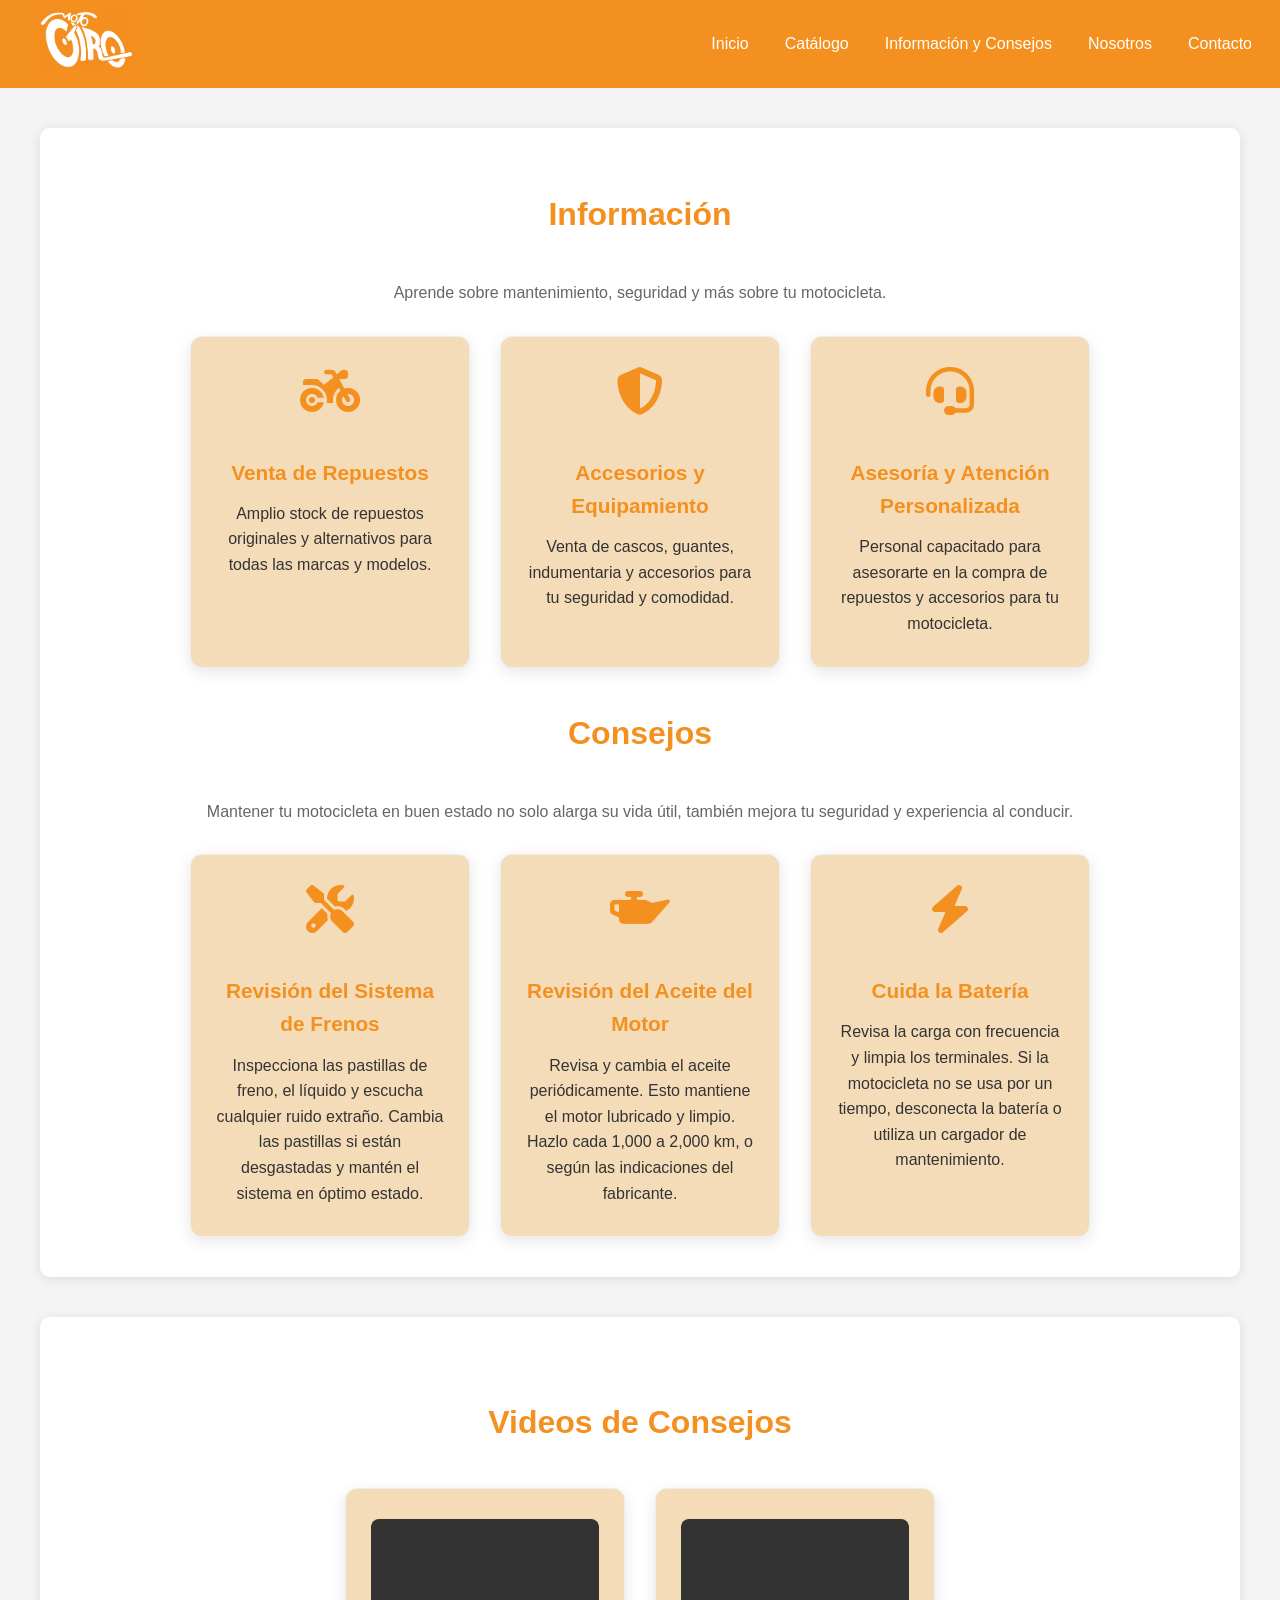
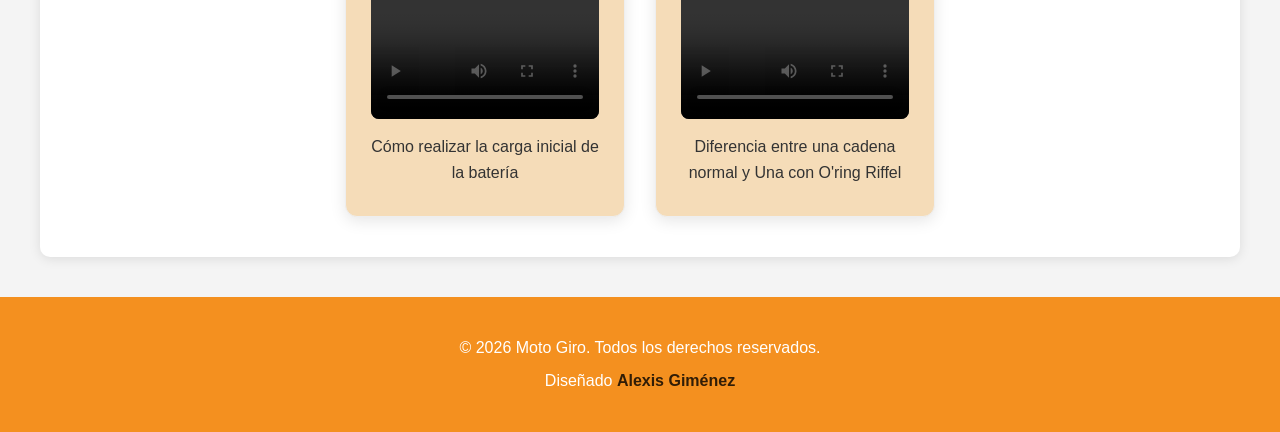
==== Información_nuevo.html @ 212bc6a2 "Add files via upload" ====
﻿<!DOCTYPE html>
<html lang="es">
<head>
    <meta charset="UTF-8">
    <meta name="viewport" content="width=device-width, initial-scale=1.0">
    <meta name="description" content="Información y Consejos sobre motos - Moto Giro. Aprende mantenimiento, seguridad y más.">
    <meta name="keywords" content="información, consejos, mantenimiento, motos, seguridad">
    <link href="https://fonts.cdnfonts.com/css/microsoft-avant" rel="stylesheet">
    <link rel="stylesheet" href="https://cdnjs.cloudflare.com/ajax/libs/font-awesome/6.4.0/css/all.min.css">
    <title>Información y Consejos | Moto Giro</title>
    <link rel="icon" type="image/png" href="img/moto_giro.png">
    <link rel="stylesheet" href="styles.css">
</head>
<body>
    <header>
        <div style="flex: 0 0 auto;">
            <img src="img/moto_giro.png" alt="MotoGiro Logo - Información">
        </div>
        <button class="menu-toggle" aria-label="Abrir menú" aria-expanded="false">&#9776;</button>
        <nav>
            <ul>
                <li><a href="index.html">Inicio</a></li>
                <li class="submenu">
                    <a href="Catalogo.html">Catálogo</a>
                    <ul>
                        <li><a href="Catalogo-aceites.html"><i class="fas fa-oil-can"></i> Aceites</a></li>
                        <li><a href="Catalogo-cascos.html"><i class="fas fa-helmet-safety"></i> Cascos</a></li>
                        <li><a href="Catalogo-bujias.html"><i class="fas fa-bolt"></i> Bujías</a></li>
                        <li><a href="Catalogo-cadenas.html"><i class="fas fa-link"></i> Cadenas</a></li>
                        <li><a href="Catalogo-camaras.html"><i class="fas fa-circle"></i> Cámaras</a></li>
                        <li><a href="Catalogo-cubiertas_nuevo.html"><i class="fas fa-dot-circle"></i> Cubiertas</a></li>
                        <li><a href="Catalogo-zapatas_nuevo.html"><i class="fas fa-shoe-prints"></i> Zapatas</a></li>
                    </ul>
                </li>
                <li><a href="Información_nuevo.html">Información y Consejos</a></li>
                <li><a href="Quienes_somos_nuevo.html">Nosotros</a></li>
                <li><a href="contacto.html">Contacto</a></li>
            </ul>
        </nav>
    </header>

    <main>
        
            
            <div class="servicios-container">
        <h1>Información</h1>
             <p style="text-align: center; color: #666; margin-bottom: 30px;">Aprende sobre mantenimiento, seguridad y más sobre tu motocicleta.</p>
        <div class="servicios-lista">
            <div class="servicio">
                <i class="fas fa-motorcycle"></i>
                <h3>Venta de Repuestos</h3>
                <p>Amplio stock de repuestos originales y alternativos para todas las marcas y modelos.</p>
            </div>
            <div class="servicio">
                <i class="fas fa-shield-alt"></i>
                <h3>Accesorios y Equipamiento</h3>
                <p>Venta de cascos, guantes, indumentaria y accesorios para tu seguridad y comodidad.</p>
            </div>
            <div class="servicio">
                <i class="fas fa-headset"></i>
                <h3>Asesoría y Atención Personalizada</h3>
                <p>Personal capacitado para asesorarte en la compra de repuestos y accesorios para tu motocicleta.</p>
            </div>
        </div>
        <h1 style="margin-top:40px;">Consejos</h1>
        <p style="text-align: center; color: #666; margin-bottom: 30px;">Mantener tu motocicleta en buen estado no solo alarga su vida útil, también mejora tu seguridad y experiencia al conducir.</p>
        <div class="servicios-lista">
            <div class="servicio">
                <i class="fas fa-tools"></i>
                <h3>Revisión del Sistema de Frenos</h3>
                <p>Inspecciona las pastillas de freno, el líquido y escucha cualquier ruido extraño. Cambia las pastillas si están desgastadas y mantén el sistema en óptimo estado.</p>
            </div>
            <div class="servicio">
                <i class="fas fa-oil-can"></i>
                <h3>Revisión del Aceite del Motor</h3>
                <p>Revisa y cambia el aceite periódicamente. Esto mantiene el motor lubricado y limpio. Hazlo cada 1,000 a 2,000 km, o según las indicaciones del fabricante.</p>
            </div>
            <div class="servicio">
                <i class="fas fa-bolt"></i>
                <h3>Cuida la Batería</h3>
                <p>Revisa la carga con frecuencia y limpia los terminales. Si la motocicleta no se usa por un tiempo, desconecta la batería o utiliza un cargador de mantenimiento.</p>
            </div>
        </div>
    </div>
    <div class="videos-consejos-container">
        <h1 style="color:#F4901F; text-align:center; margin-top:40px;">Videos de Consejos</h1>
        <div class="videos-lista">
            <div class="video-item">
                <video controls width="340">
                    <source src="videos/consejo bateria.mp4" type="video/mp4">
                    Tu navegador no soporta el video.
                </video>
                <p>Cómo realizar la carga inicial de la batería</p>
            </div>
            <div class="video-item">
                <video controls width="340">
                    <source src="videos/consejo transmision.mp4" type="video/mp4">
                    Tu navegador no soporta el video.
                </video>
                <p>Diferencia entre una cadena normal y Una con O'ring Riffel</p>
            </div>
            <!-- Agrega más bloques .video-item para más videos -->
        </div>
    </div>
      
    </main>

    <footer>
        <p>&copy; 2026 Moto Giro. Todos los derechos reservados.</p>
        <p>Diseñado <a class="Programmer" href="https://wa.me/595981382656?text=Hola%2C%20quiero%20saber%20más%20sobre%20el%20diseño%20de%20esta%20página%20web" 
                   target="_blank" rel="noopener noreferrer">Alexis Giménez</a></p>
    </footer>

    <script>
        document.addEventListener('DOMContentLoaded', function() {
            const toggle = document.querySelector('.menu-toggle');
            const menu = document.querySelector('header nav ul');
            const links = menu.querySelectorAll('a');
            
            toggle.addEventListener('click', function() {
                const isExpanded = toggle.getAttribute('aria-expanded') === 'true';
                toggle.setAttribute('aria-expanded', !isExpanded);
                menu.classList.toggle('active');
            });
            
            links.forEach(link => {
                link.addEventListener('click', function() {
                    toggle.setAttribute('aria-expanded', 'false');
                    menu.classList.remove('active');
                });
            });
        });
    </script>

    <!-- Tawk.to Chat Widget -->
    <!--Start of Tawk.to Script-->
<script type="text/javascript">
var Tawk_API=Tawk_API||{}, Tawk_LoadStart=new Date();
(function(){
var s1=document.createElement("script"),s0=document.getElementsByTagName("script")[0];
s1.async=true;
s1.src='https://embed.tawk.to/68719416448147190c19d751/1ivtqkunh';
s1.charset='UTF-8';
s1.setAttribute('crossorigin','*');
s0.parentNode.insertBefore(s1,s0);
})();
</script>
<!--End of Tawk.to Script-->
</body>
</html>
---- styles.css ----
/* ===== ESTILOS GENERALES ===== */
* {
    box-sizing: border-box;
}

html, body {
    margin: 0;
    padding: 0;
    height: 100%;
}

body {
    font-family: 'Microsoft Avant', Arial, Helvetica, sans-serif;
    background: #f4f4f4;
    color: #333;
    line-height: 1.6;
}

/* ===== HEADER Y NAVEGACIÓN ===== */
header {
    display: flex;
    justify-content: space-between;
    align-items: center;
    padding: 10px 20px;
    background-color: #F4901F;
    min-height: 70px;
    width: 100%;
    position: relative;
    z-index: 50;
}

header img {
    height: 60px;
    margin-left: 20px;
    flex-shrink: 0;
}

header nav {
    flex: 1;
    text-align: right;
    display: flex;
    align-items: center;
    justify-content: flex-end;
}

header ul {
    list-style: none;
    margin: 0;
    padding: 0;
    display: flex;
    gap: 20px;
    align-items: center;
    justify-content: flex-end;
}

header a {
    text-decoration: none;
    color: #FFFFFF;
    font-family: 'Microsoft Avant', sans-serif;
    position: relative;
    transition: background 0.2s, color 0.2s;
    overflow: hidden;
    padding: 5px 8px;
}

header a::after {
    content: "";
    position: absolute;
    left: 0;
    bottom: 2px;
    width: 100%;
    height: 2px;
    background: #FFFFFF;
    transform: scaleX(0);
    transition: transform 0.3s;
    transform-origin: left;
}

header a:hover {
    color: #FFFFFF;
    background-color: rgba(255, 255, 255, 0.2);
    border-radius: 5px;
    cursor: pointer;
}

header a:hover::after {
    transform: scaleX(1);
}

/* ===== MENÚ DESPLEGABLE (CATÁLOGO) ===== */
.submenu {
    position: relative;
}

.submenu ul {
    display: none;
    position: absolute;
    background: #fff;
    min-width: 180px;
    box-shadow: 0 4px 12px rgba(0, 0, 0, 0.15);
    border-radius: 0 0 8px 8px;
    z-index: 100;
    margin-top: 0;
    padding: 0;
    list-style: none;
    text-align: left;
    left: 0;
    top: 100%;
}

.submenu:hover ul,
.submenu:focus-within ul {
    display: block;
}

.submenu ul li a {
    color: #F4901F;
    padding: 12px 18px;
    display: block;
    text-decoration: none;
    border-bottom: 1px solid #eee;
    background: #fff;
    border-radius: 0;
    transition: background 0.2s, color 0.2s;
    text-align: left;
}

.submenu ul li:last-child a {
    border-bottom: none;
}

.submenu ul li a:hover {
    background: #F4901F;
    color: #fff;
}

/* ===== BOTÓN HAMBURGUESA ===== */
.menu-toggle {
    display: none;
    background: transparent;
    border: none;
    font-size: 2rem;
    color: #fff;
    cursor: pointer;
    padding: 8px 12px;
    border-radius: 4px;
    transition: background 0.2s, color 0.2s;
    align-self: center;
}

.menu-toggle:hover,
.menu-toggle:focus {
    background: rgba(255, 255, 255, 0.2);
    outline: none;
}

/* ===== SECCIÓN DE BIENVENIDA ===== */
.container-info {
    position: relative;
    width: 100%;
    height: 90vh;
    background: url('img/info-mg.jpg') no-repeat center center/cover;
    background-attachment: fixed;
}

.info {
    position: absolute;
    top: 0;
    left: 0;
    width: 100%;
    height: 100%;
    background-color: rgba(0, 0, 0, 0.5);
    display: flex;
    flex-direction: column;
    justify-content: center;
    align-items: center;
    color: #fff;
    text-align: center;
    padding: 20px;
}

.info h1 {
    font-size: 3rem;
    margin-bottom: 20px;
    font-weight: bold;
    text-shadow: 2px 2px 4px rgba(0, 0, 0, 0.5);
}

.info p {
    font-size: 1.2rem;
    margin-bottom: 30px;
    max-width: 600px;
    text-shadow: 1px 1px 3px rgba(0, 0, 0, 0.5);
}

/* ===== SECCIÓN DE PRODUCTOS ===== */
.productos-section {
    display: flex;
    flex-direction: column;
    align-items: center;
    background-color: #F5DCB8;
    padding: 40px 20px;
    width: 100%;
}

.productos-section main {
    width: 100%;
}

.productos-section h2 {
    color: #F4901F;
    text-align: center;
    font-size: 2rem;
    margin-bottom: 30px;
}

.productos-lista {
    display: flex;
    justify-content: center;
    align-items: center;
    flex-wrap: wrap;
    gap: 30px;
    padding: 20px;
    width: 100%;
    max-width: 1400px;
}

.producto {
    background: #fff;
    border-radius: 12px;
    box-shadow: 0 4px 16px rgba(0, 0, 0, 0.15);
    padding: 20px;
    width: 220px;
    min-height: 380px;
    display: flex;
    flex-direction: column;
    align-items: center;
    justify-content: space-between;
    border: 1px solid #eee;
    transition: transform 0.2s, box-shadow 0.2s;
}

.producto:hover {
    transform: translateY(-8px) scale(1.03);
    box-shadow: 0 8px 24px rgba(0, 0, 0, 0.2);
    border-color: #F4901F;
}

.producto img {
    width: 100%;
    max-width: 180px;
    height: 180px;
    object-fit: cover;
    border-radius: 8px;
    margin-bottom: 15px;
}

.articulo {
    font-size: 1.3rem;
    margin: 10px 0;
    color: #F4901F;
    text-align: center;
    font-weight: 600;
    line-height: 1.4;
}

.precio {
    font-size: 1.4rem;
    color: #F4901F;
    text-align: center;
    font-weight: bold;
    margin: 10px 0 15px 0;
}

/* ===== BOTONES ===== */
.btn-comprar {
    font-family: 'Microsoft Avant', sans-serif;
    background-color: #F4901F;
    color: #fff;
    border: 2px solid #F4901F;
    padding: 10px 20px;
    border-radius: 5px;
    cursor: pointer;
    text-decoration: none;
    transition: background 0.2s, color 0.2s, border 0.2s;
    font-size: 1rem;
    font-weight: 600;
    display: inline-block;
    margin-top: auto;
}

.btn-comprar:hover {
    background-color: #fff;
    color: #F4901F;
    border: 2px solid #F4901F;
}

/* ===== SECCIÓN DE CATEGORÍAS ===== */
.categorias-section {
    background: #fff;
    padding: 40px 20px;
    width: 100%;
}

.categorias-section h2 {
    color: #F4901F;
    text-align: center;
    font-size: 2rem;
    margin-bottom: 30px;
}

.categorias-lista {
    display: flex;
    justify-content: center;
    gap: 40px;
    flex-wrap: wrap;
    max-width: 1200px;
    margin: 0 auto;
}

.categoria {
    background: #F5DCB8;
    border-radius: 12px;
    padding: 30px 40px;
    text-align: center;
    min-width: 180px;
    max-width: 250px;
    transition: box-shadow 0.2s, transform 0.2s;
    box-shadow: 0 2px 8px rgba(0, 0, 0, 0.06);
    display: flex;
    flex-direction: column;
    align-items: center;
}

.categoria:hover {
    box-shadow: 0 8px 24px rgba(0, 0, 0, 0.12);
    transform: translateY(-6px) scale(1.03);
}

.categoria img {
    width: 100%;
    max-width: 120px;
    height: 120px;
    object-fit: cover;
    margin-bottom: 15px;
    border-radius: 10px;
}

.categoria h3 {
    color: #F4901F;
    margin-bottom: 15px;
    font-size: 1.3rem;
}

.categoria .btn-comprar {
    margin-top: 15px;
}

/* ===== SECCIÓN DE TESTIMONIOS ===== */
.testimonios-section {
    background: #F4901F;
    padding: 40px 20px;
    width: 100%;
}

.testimonios-section h2 {
    color: #fff;
    text-align: center;
    font-size: 2rem;
    margin-bottom: 30px;
}

.testimonios-lista {
    display: flex;
    justify-content: center;
    gap: 40px;
    flex-wrap: wrap;
    max-width: 1200px;
    margin: 0 auto;
}

.testimonio {
    background: #fff;
    border-radius: 12px;
    padding: 30px;
    max-width: 320px;
    box-shadow: 0 4px 12px rgba(0, 0, 0, 0.15);
    transition: transform 0.2s;
}

.testimonio:hover {
    transform: translateY(-4px);
}

.testimonio p {
    font-style: italic;
    color: #333;
    margin: 0 0 15px 0;
    line-height: 1.6;
}

.testimonio .cliente {
    display: flex;
    align-items: center;
    gap: 12px;
    margin-top: 15px;
}

.testimonio .cliente img {
    width: 45px;
    height: 45px;
    border-radius: 50%;
    object-fit: cover;
}

.testimonio .cliente span {
    font-weight: bold;
    color: #F4901F;
}

/* ===== FOOTER ===== */
footer {
    font-family: Arial, Helvetica, sans-serif;
    text-align: center;
    padding: 30px 20px;
    background-color: #F4901F;
    color: #fff;
    width: 100%;
    margin-top: 40px;
 
}

footer p {
    margin: 8px 0;
    line-height: 1.6;
    
}

/* ===== RESPONSIVE - TABLETS ===== */
@media (max-width: 1024px) {
    header {
        padding: 10px 15px;
    }

    .container-info {
        height: 70vh;
    }

    .info h1 {
        font-size: 2.5rem;
    }

    .info p {
        font-size: 1.1rem;
    }

    .productos-lista,
    .categorias-lista,
    .testimonios-lista {
        gap: 20px;
    }

    .producto {
        width: 200px;
    }

    .categoria {
        min-width: 160px;
        padding: 20px 25px;
    }
}

/* ===== RESPONSIVE - MÓVILES ===== */
@media (max-width: 800px) {
    /* Header móvil */
    header {
        flex-direction: row;
        align-items: center;
        padding: 10px 10px;
        justify-content: space-between;
    }

    header img {
        margin-left: 0;
        height: 50px;
    }

    .menu-toggle {
        display: block;
        margin-left: auto;
    }

    header nav {
        width: 100%;
        position: absolute;
        top: 70px;
        right: 0;
        left: 0;
        text-align: left;
        display: block;
        padding: 0;
        flex: none;
    }

    header ul {
        flex-direction: column;
        gap: 0;
        width: 100%;
        padding: 0;
        background: #F4901F;
        box-shadow: 0 4px 16px rgba(0, 0, 0, 0.1);
        border-radius: 0 0 8px 8px;
        display: none;
        animation: slideDown 0.3s ease-out;
    }

    header ul.active {
        display: flex;
    }

    @keyframes slideDown {
        from {
            opacity: 0;
            transform: translateY(-10px);
        }
        to {
            opacity: 1;
            transform: translateY(0);
        }
    }

    header ul li {
        width: 100%;
        margin: 0;
        border-bottom: 1px solid rgba(255, 255, 255, 0.1);
    }

    header ul li:last-child {
        border-bottom: none;
    }

    header a {
        display: block;
        width: 100%;
        padding: 16px 20px;
        border-radius: 0;
        text-align: left;
        color: #fff;
        font-size: 1.1rem;
        font-weight: 600;
    }

    header a:hover,
    header a:focus {
        background: rgba(255, 255, 255, 0.15);
    }

    header a::after {
        display: none;
    }

    .submenu ul {
        position: static;
        min-width: 100%;
        box-shadow: none;
        border-radius: 0;
        margin-top: 0;
        background: rgba(0, 0, 0, 0.1);
        display: none;
    }

    header ul.active .submenu ul,
    .submenu:hover ul {
        display: block;
    }

    .submenu ul li a {
        color: #fff;
        padding: 12px 20px 12px 40px;
        font-weight: normal;
        font-size: 0.95rem;
        border: none;
        background: rgba(0, 0, 0, 0.15);
        opacity: 1;
        visibility: visible;
    }

    .submenu ul li a:hover,
    .submenu ul li a:focus {
        background: rgba(0, 0, 0, 0.25);
        color: #fff;
    }

    /* Contenido móvil */
    .container-info {
        height: 50vh;
    }

    .info h1 {
        font-size: 1.8rem;
        margin-bottom: 15px;
    }

    .info p {
        font-size: 1rem;
        margin-bottom: 20px;
        max-width: 90%;
    }

    .productos-section,
    .categorias-section,
    .testimonios-section {
        padding: 30px 15px;
    }

    .productos-lista,
    .categorias-lista,
    .testimonios-lista {
        gap: 15px;
    }

    .producto {
        width: 100%;
        max-width: 200px;
        min-height: auto;
    }

    .categoria {
        min-width: 140px;
        max-width: 160px;
        padding: 20px 15px;
    }

    .testimonio {
        max-width: 100%;
        min-width: 280px;
        padding: 20px;
    }

    h2 {
        font-size: 1.5rem;
    }

    .articulo {
        font-size: 1.1rem;
    }

    .precio {
        font-size: 1.2rem;
    }

    footer {
        padding: 20px 15px;
        font-size: 0.95rem;
    }

    footer p {
        margin: 5px 0;
    }
}

/* ===== RESPONSIVE - MÓVILES PEQUEÑOS ===== */
@media (max-width: 480px) {
    header img {
        height: 45px;
    }

    .menu-toggle {
        font-size: 1.5rem;
        padding: 6px 10px;
    }

    .container-info {
        height: 40vh;
    }

    .info h1 {
        font-size: 1.4rem;
        margin-bottom: 10px;
    }

    .info p {
        font-size: 0.95rem;
        margin-bottom: 15px;
    }

    .productos-lista,
    .categorias-lista,
    .testimonios-lista {
        gap: 10px;
        padding: 10px;
    }

    .producto {
        width: 100%;
        max-width: 180px;
    }

    .producto img {
        width: 100%;
        height: 140px;
    }

    .categoria {
        min-width: 130px;
        max-width: 150px;
        padding: 15px 12px;
    }

    .categoria img {
        max-width: 100px;
        height: 100px;
    }

    h2 {
        font-size: 1.3rem;
        margin-bottom: 20px;
    }

    .articulo {
        font-size: 1rem;
    }

    .precio {
        font-size: 1.1rem;
    }

    .btn-comprar {
        padding: 8px 16px;
        font-size: 0.9rem;
    }
}

/* ===== FORMULARIO Y CONTACTO ===== */
.container {
    max-width: 800px;
    margin: 40px auto;
    background: #fff;
    padding: 30px 40px;
    border-radius: 10px;
    box-shadow: 0 2px 12px rgba(0, 0, 0, 0.1);
}

.container h1,
.container h2 {
    color: #F4901F;
    text-align: center;
    margin-bottom: 25px;
    font-size: 2rem;
}

form {
    display: flex;
    flex-direction: column;
    gap: 15px;
    margin-bottom: 30px;
}

label {
    font-weight: 600;
    color: #333;
    margin-bottom: 5px;
}

input,
textarea {
    padding: 12px;
    border-radius: 6px;
    border: 1px solid #ddd;
    font-size: 1em;
    font-family: inherit;
    transition: border-color 0.2s;
}

input:focus,
textarea:focus {
    outline: none;
    border-color: #F4901F;
    box-shadow: 0 0 0 3px rgba(244, 144, 31, 0.1);
}

input[type="text"],
input[type="email"],
input[type="phone"],
textarea {
    width: 100%;
}

button {
    background: #F4901F;
    color: #fff;
    border: 2px solid #F4901F;
    padding: 14px 30px;
    border-radius: 6px;
    font-size: 1.1em;
    cursor: pointer;
    font-weight: 600;
    transition: background 0.2s, color 0.2s;
    align-self: center;
}

button:hover {
    background: #fff;
    color: #F4901F;
}

button:active {
    transform: scale(0.98);
}

/* ===== INFORMACIÓN DE CONTACTO ===== */
.contact-info,
.chat,
.ubicacion {
    margin-bottom: 30px;
}

.contact-info h3 {
    color: #F4901F;
    font-size: 1.3rem;
    margin-bottom: 15px;
}

.contact-info p,
.horarios {
    color: #333;
    line-height: 1.8;
    margin-bottom: 10px;
}

.contact-info a {
    color: #F4901F;
    text-decoration: none;
    transition: text-decoration 0.2s;
}

.contact-info a:hover {
    text-decoration: underline;
}

.chat {
    background: #F5DCB8;
    padding: 20px;
    border-radius: 8px;
    border-left: 4px solid #F4901F;
}

.chat h3 {
    color: #F4901F;
    margin-top: 0;
}

.ubicacion iframe {
    width: 100%;
    height: 300px;
    border: none;
    border-radius: 8px;
}

.horarios {
    margin-top: 15px;
}

.horarios p {
    margin-bottom: 8px;
}

/* ===== REDES SOCIALES ===== */
.redes-sociales {
    margin-top: 40px;
    text-align: center;
    padding: 30px 0;
    border-top: 2px solid #eee;
}

.redes-sociales h2 {
    color: #F4901F;
    font-family: 'Microsoft Avant', sans-serif;
    margin-bottom: 25px;
    font-size: 1.8rem;
}

.redes-sociales a {
    font-size: 3rem;
    margin: 0 15px;
    transition: color 0.3s, transform 0.3s;
    display: inline-block;
    text-decoration: none;
}

.redes-sociales a:hover {
    transform: translateY(-5px);
}

.redes-sociales a[title="Facebook"] {
    color: #4267B2;
}

.redes-sociales a[title="Instagram"] {
    color: #E4405F;
}

.redes-sociales a[title="WhatsApp"] {
    color: #25D366;
}

.redes-sociales a[title="Correo"] {
    color: #F4901F;
}

/* ===== BOTÓN WHATSAPP ===== */
.boton-whatsapp {
    background: #25D366;
    color: #fff;
    padding: 14px 32px;
    border-radius: 30px;
    font-size: 1.1rem;
    font-weight: 600;
    text-decoration: none;
    box-shadow: 0 4px 16px rgba(37, 211, 102, 0.25);
    transition: background 0.2s, transform 0.2s;
    display: inline-block;
    border: 2px solid #25D366;
}

.boton-whatsapp:hover {
    background: #128C7E;
    border-color: #128C7E;
    transform: translateY(-2px);
}

.boton-whatsapp i {
    margin-right: 8px;
}

.contenedor-boton-whatsapp {
    width: 100%;
    display: flex;
    justify-content: center;
    padding: 30px 0;
    margin: 20px 0;
}

/* ===== SERVICIOS Y VIDEOS ===== */
.servicios-container,
.videos-consejos-container {
    max-width: 1200px;
    margin: 40px auto;
    background: #fff;
    padding: 40px;
    border-radius: 10px;
    box-shadow: 0 2px 12px rgba(0, 0, 0, 0.1);
}

.servicios-container h1,
.videos-consejos-container h1 {
    color: #F4901F;
    text-align: center;
    margin-bottom: 40px;
    font-size: 2rem;
}

.servicios-lista,
.videos-lista {
    display: flex;
    flex-wrap: wrap;
    gap: 30px;
    justify-content: center;
}

.servicio,
.video-item {
    background: #F5DCB8;
    border-radius: 12px;
    box-shadow: 0 4px 16px rgba(0, 0, 0, 0.1);
    padding: 30px 25px;
    width: 280px;
    display: flex;
    flex-direction: column;
    align-items: center;
    border: 1px solid #eee;
    transition: transform 0.2s, box-shadow 0.2s;
    text-align: center;
}

.servicio:hover,
.video-item:hover {
    transform: translateY(-8px) scale(1.03);
    box-shadow: 0 8px 24px rgba(0, 0, 0, 0.15);
}

.servicio i {
    font-size: 3rem;
    color: #F4901F;
    margin-bottom: 20px;
}

.servicio h3 {
    font-size: 1.3rem;
    color: #F4901F;
    margin-bottom: 12px;
    font-weight: 600;
}

.servicio p,
.video-item p {
    color: #333;
    font-size: 1rem;
    line-height: 1.6;
    margin: 0;
}

.video-item video {
    width: 100%;
    height: 200px;
    border-radius: 8px;
    margin-bottom: 15px;
    object-fit: cover;
}

.video-item h3 {
    font-size: 1.2rem;
    color: #F4901F;
    margin-bottom: 10px;
}

/* ===== PÁGINA DE CATÁLOGOS ===== */
#productos {
    display: flex;
    justify-content: center;
    align-items: center;
    flex-wrap: wrap;
    gap: 30px;
    padding: 20px;
    max-width: 1400px;
    margin: 0 auto;
}

.Producto {
    background: #FFFFFF;
    border-radius: 12px;
    box-shadow: 0 4px 16px rgba(0, 0, 0, 0.15);
    padding: 20px;
    width: 220px;
    min-height: 380px;
    display: flex;
    flex-direction: column;
    align-items: center;
    justify-content: space-between;
    border: 1px solid #eee;
    transition: transform 0.2s, box-shadow 0.2s;
}

.Producto:hover {
    transform: translateY(-8px) scale(1.03);
    box-shadow: 0 8px 24px rgba(0, 0, 0, 0.2);
    border-color: #F4901F;
}

.Producto img {
    width: 100%;
    max-width: 180px;
    height: 180px;
    object-fit: cover;
    border-radius: 8px;
    margin-bottom: 15px;
}
.titulo {
    color: #F4901F;
    text-align: center;
    font-size: 2rem;
    margin-bottom: 30px;
}
.Programmer {
    color: #000000cc;
    text-decoration: none;
    font-weight: 600;
    transition: color 0.2s;
}
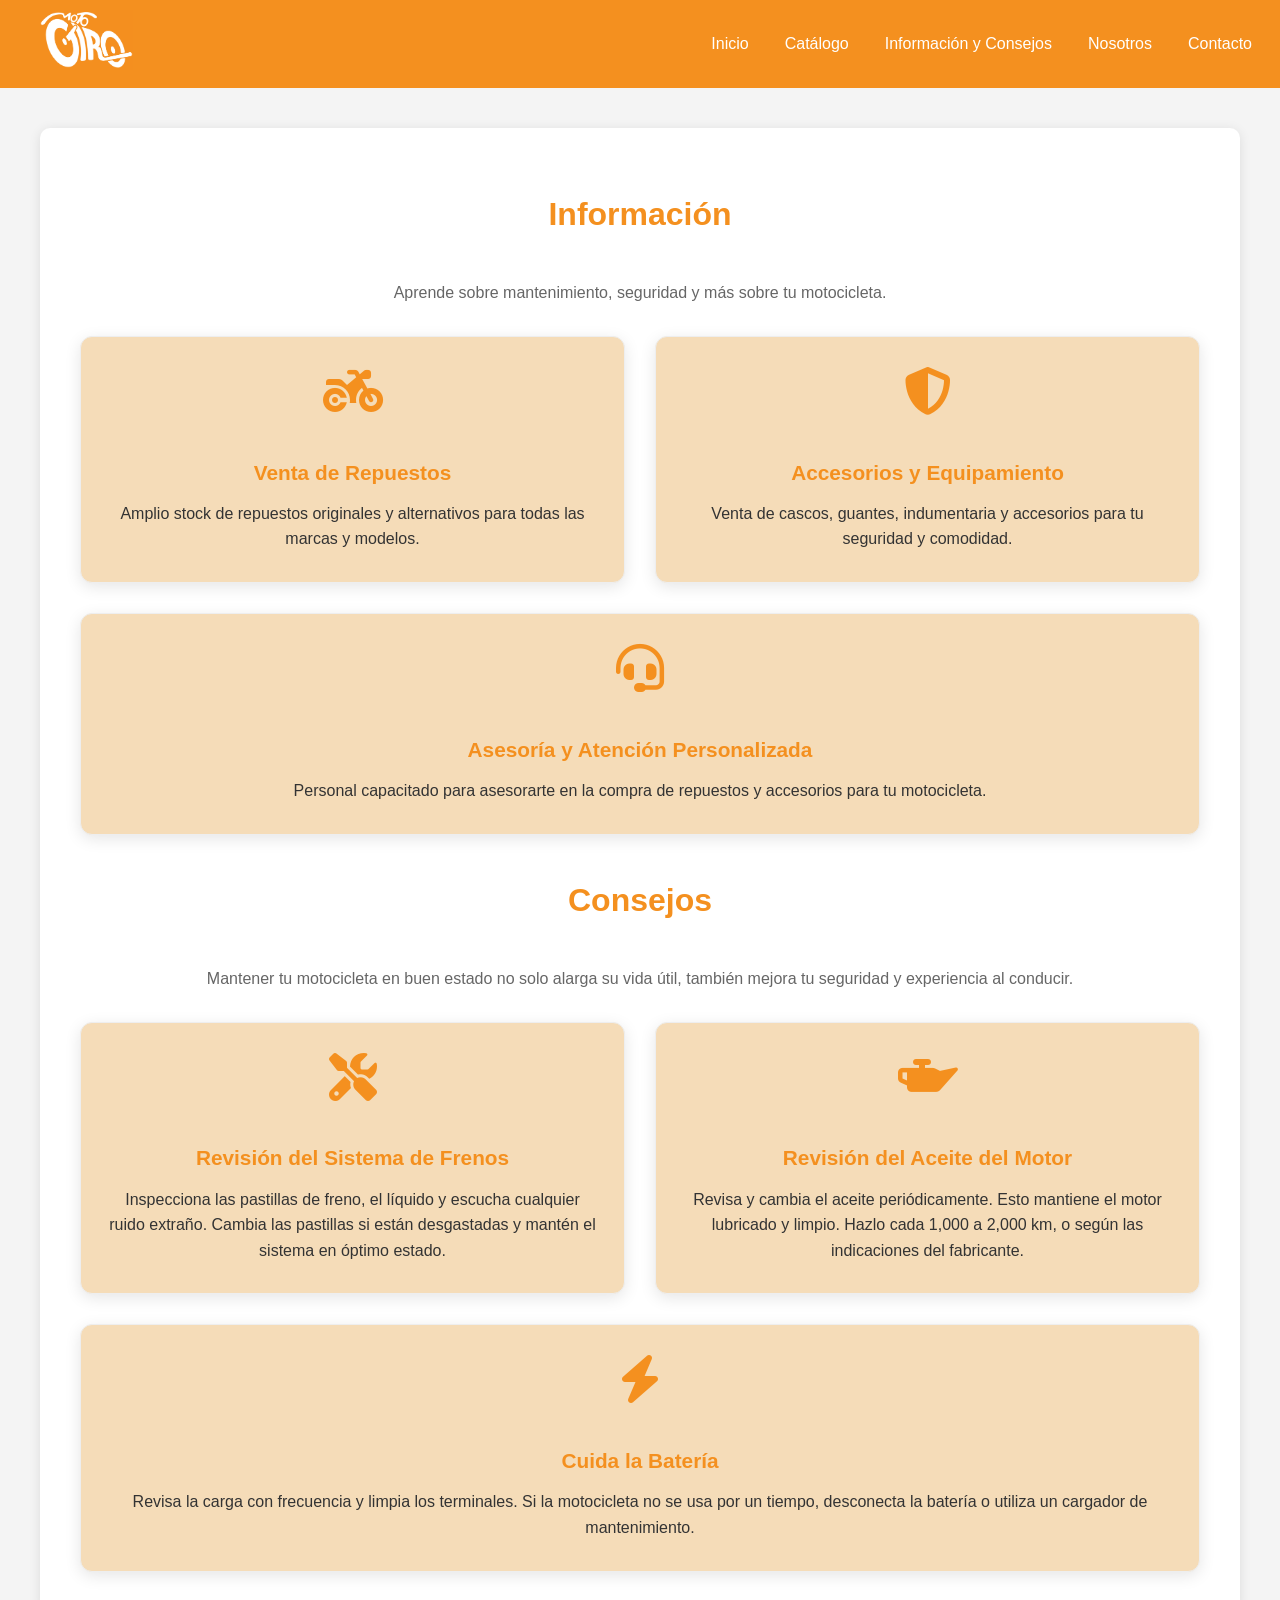
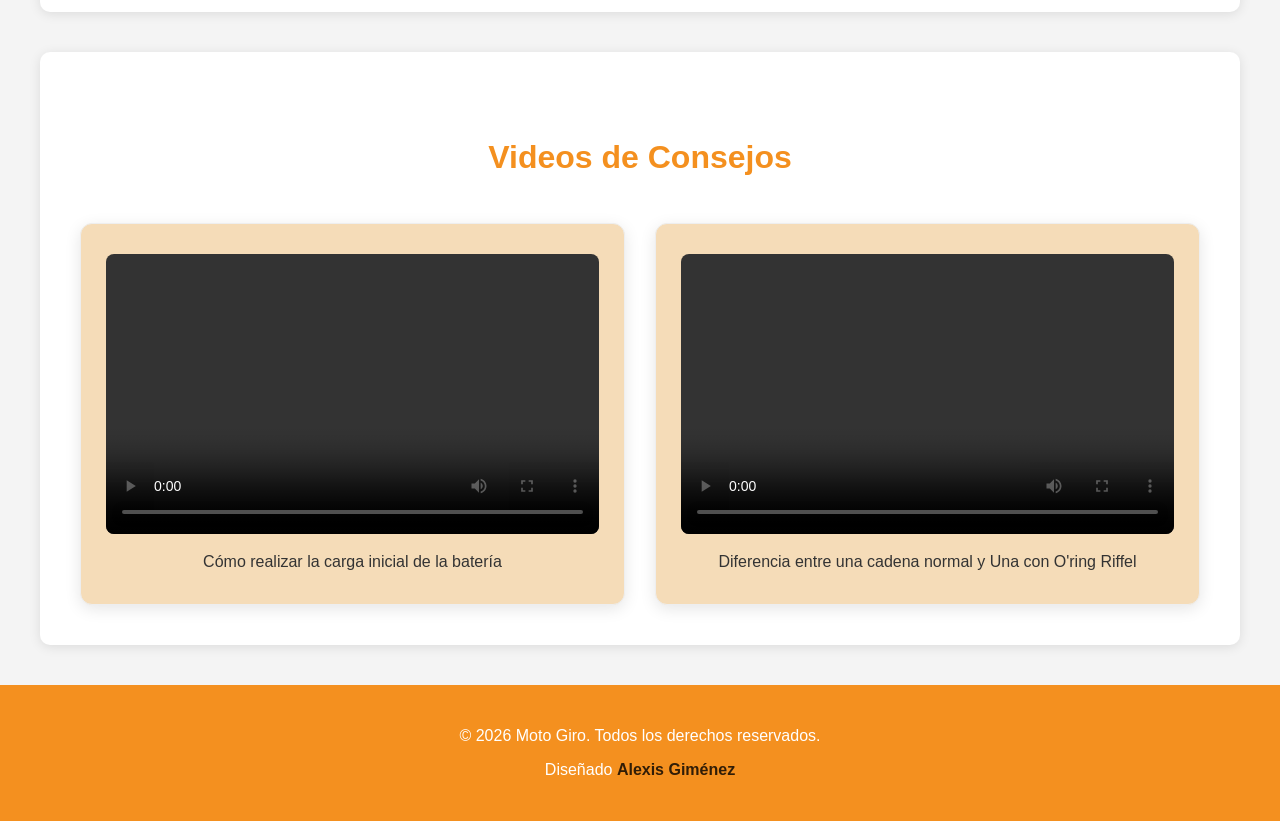
==== commit 40042022: "Update Información_nuevo.html" ====
--- a/Información_nuevo.html
+++ b/Información_nuevo.html
@@ -1,4 +1,4 @@
-﻿<!DOCTYPE html>
+<!DOCTYPE html>
 <html lang="es">
 <head>
     <meta charset="UTF-8">
@@ -86,14 +86,14 @@
         <h1 style="color:#F4901F; text-align:center; margin-top:40px;">Videos de Consejos</h1>
         <div class="videos-lista">
             <div class="video-item">
-                <video controls width="340">
+                <video controls width="420">
                     <source src="videos/consejo bateria.mp4" type="video/mp4">
                     Tu navegador no soporta el video.
                 </video>
                 <p>Cómo realizar la carga inicial de la batería</p>
             </div>
             <div class="video-item">
-                <video controls width="340">
+                <video controls width="420">
                     <source src="videos/consejo transmision.mp4" type="video/mp4">
                     Tu navegador no soporta el video.
                 </video>
@@ -148,6 +148,3 @@
 <!--End of Tawk.to Script-->
 </body>
 </html>
-
-
-
--- a/styles.css
+++ b/styles.css
@@ -970,11 +970,12 @@
 
 .servicio,
 .video-item {
-    background: #F5DCB8;
+   background: #F5DCB8;
     border-radius: 12px;
     box-shadow: 0 4px 16px rgba(0, 0, 0, 0.1);
     padding: 30px 25px;
-    width: 280px;
+    width: 420px;
+    flex: 1 1 420px;
     display: flex;
     flex-direction: column;
     align-items: center;
@@ -1012,7 +1013,7 @@
 
 .video-item video {
     width: 100%;
-    height: 200px;
+    height: 280px;
     border-radius: 8px;
     margin-bottom: 15px;
     object-fit: cover;
@@ -1076,4 +1077,4 @@
     text-decoration: none;
     font-weight: 600;
     transition: color 0.2s;
-}+}
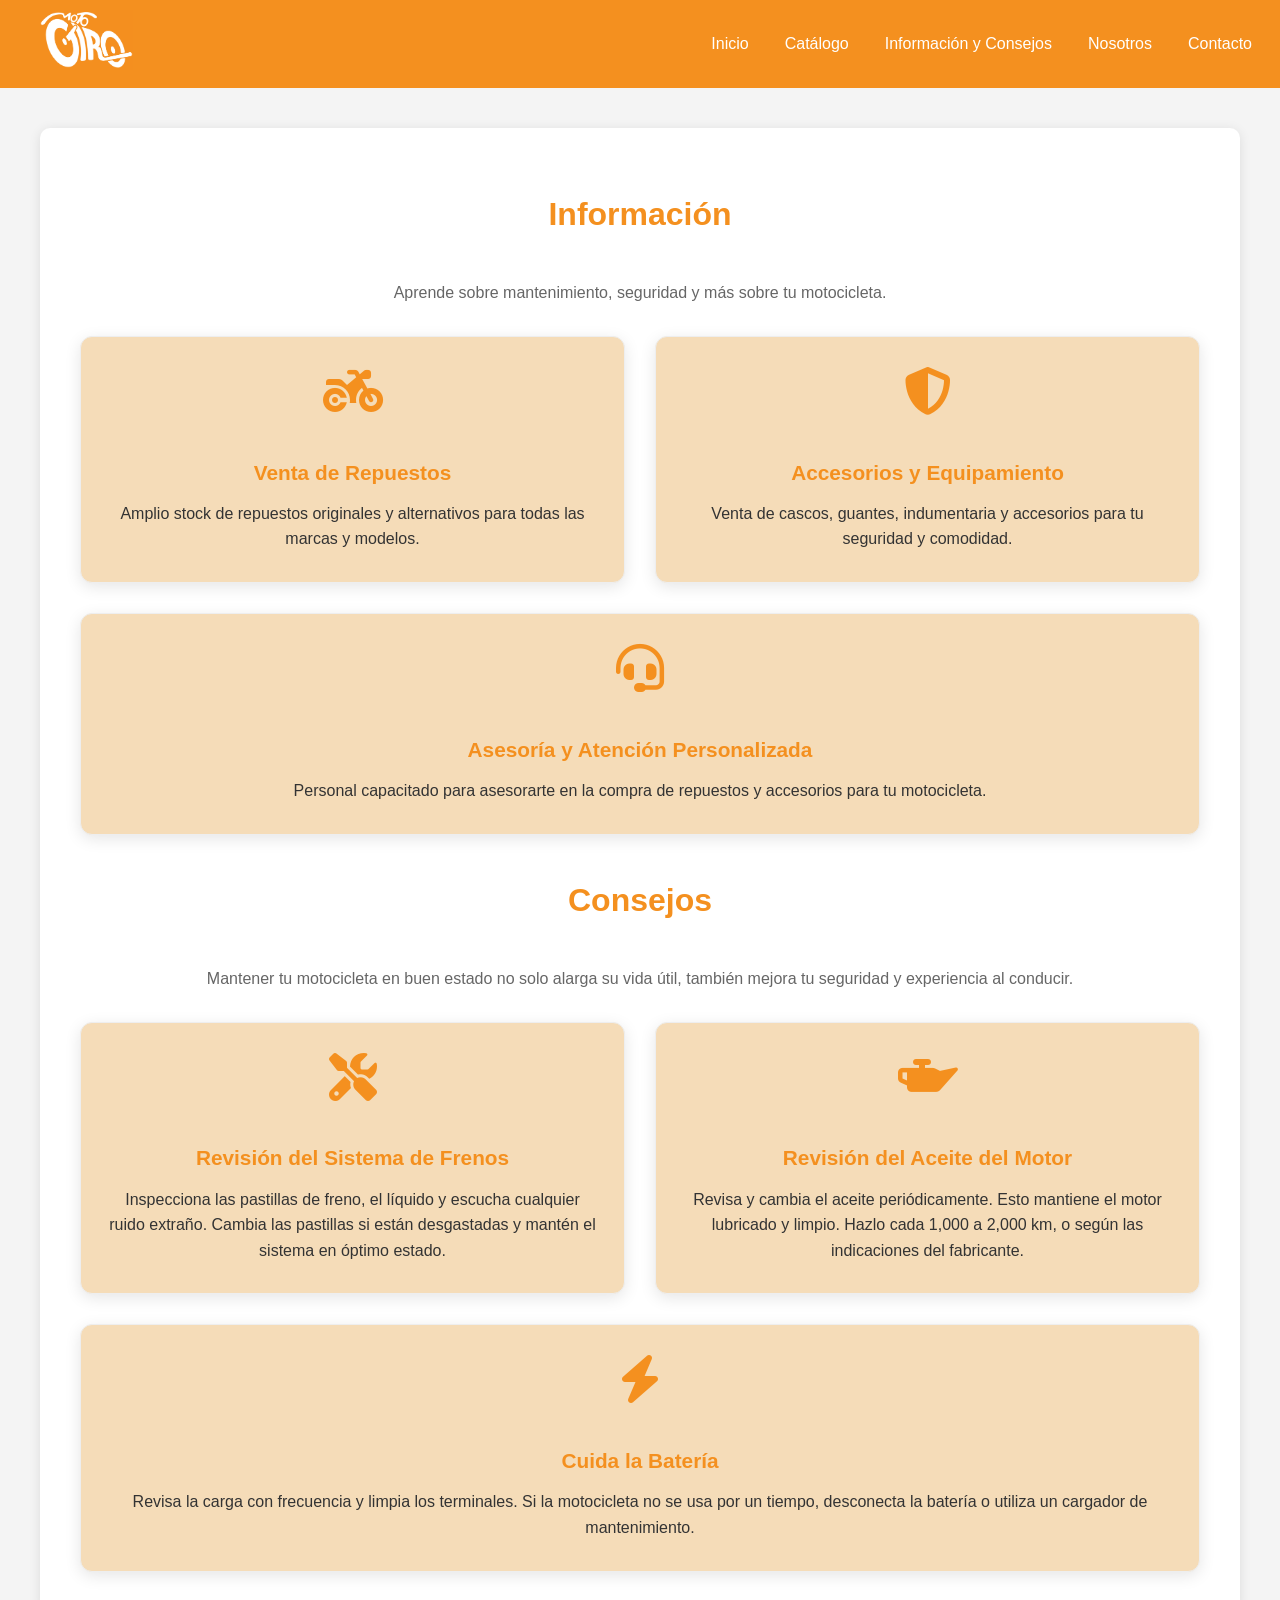
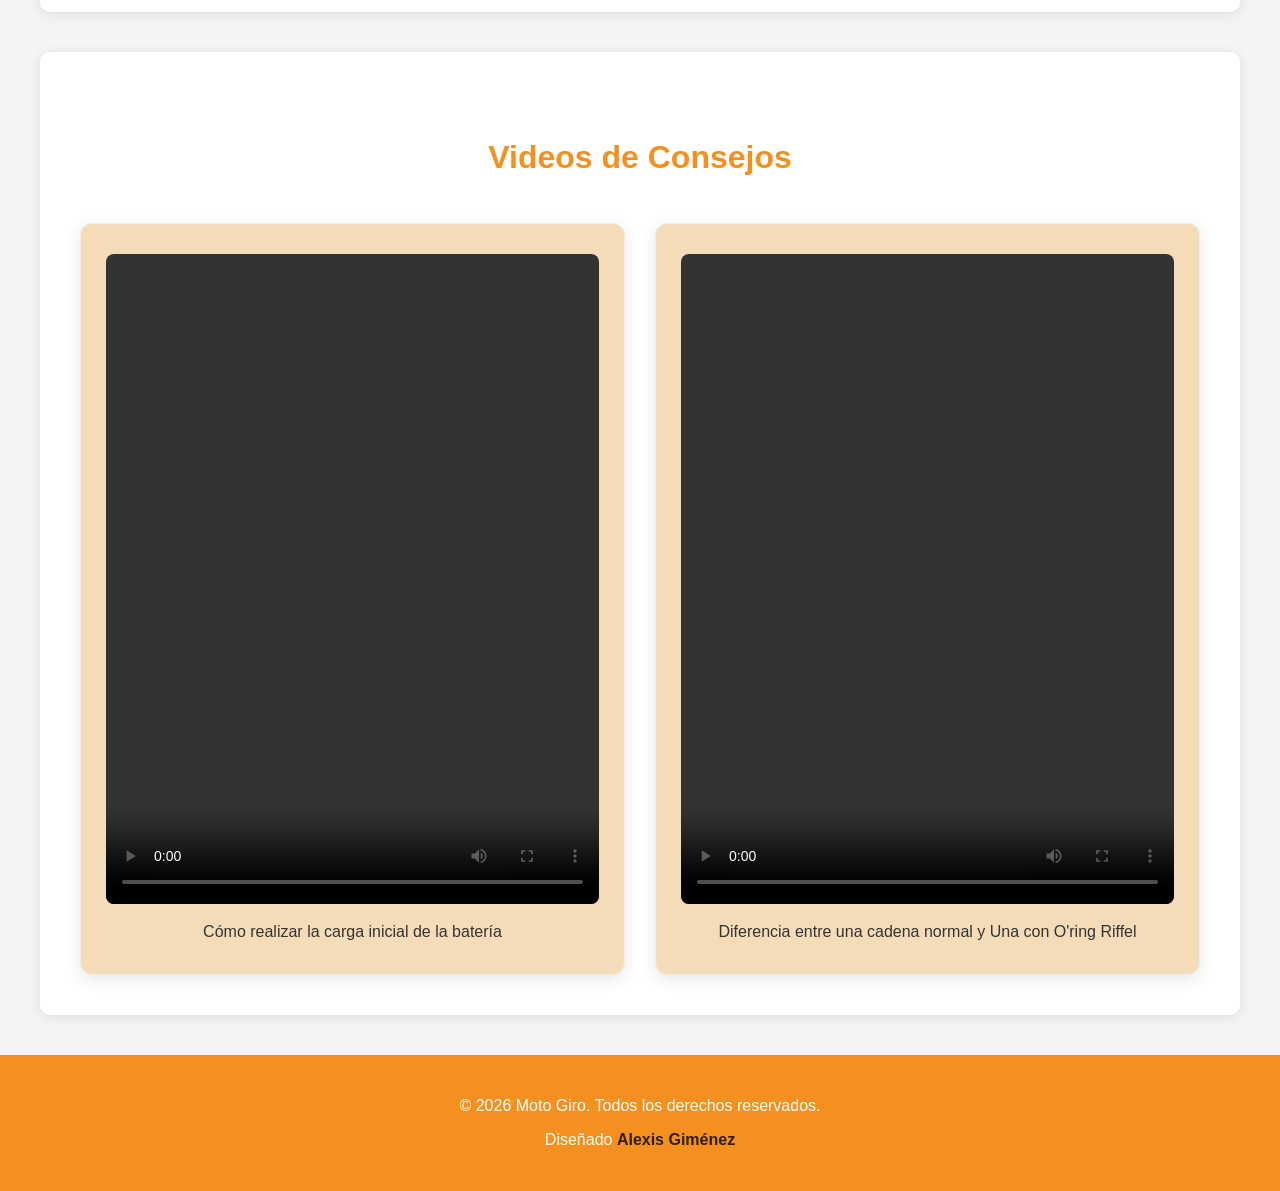
==== commit 34da5d9c: "Update Información_nuevo.html" ====
--- a/Información_nuevo.html
+++ b/Información_nuevo.html
@@ -86,14 +86,14 @@
         <h1 style="color:#F4901F; text-align:center; margin-top:40px;">Videos de Consejos</h1>
         <div class="videos-lista">
             <div class="video-item">
-                <video controls width="420">
+                <video controls width="460">
                     <source src="videos/consejo bateria.mp4" type="video/mp4">
                     Tu navegador no soporta el video.
                 </video>
                 <p>Cómo realizar la carga inicial de la batería</p>
             </div>
             <div class="video-item">
-                <video controls width="420">
+                <video controls width="460">
                     <source src="videos/consejo transmision.mp4" type="video/mp4">
                     Tu navegador no soporta el video.
                 </video>
--- a/styles.css
+++ b/styles.css
@@ -1013,7 +1013,7 @@
 
 .video-item video {
     width: 100%;
-    height: 280px;
+    height: 650px;
     border-radius: 8px;
     margin-bottom: 15px;
     object-fit: cover;
